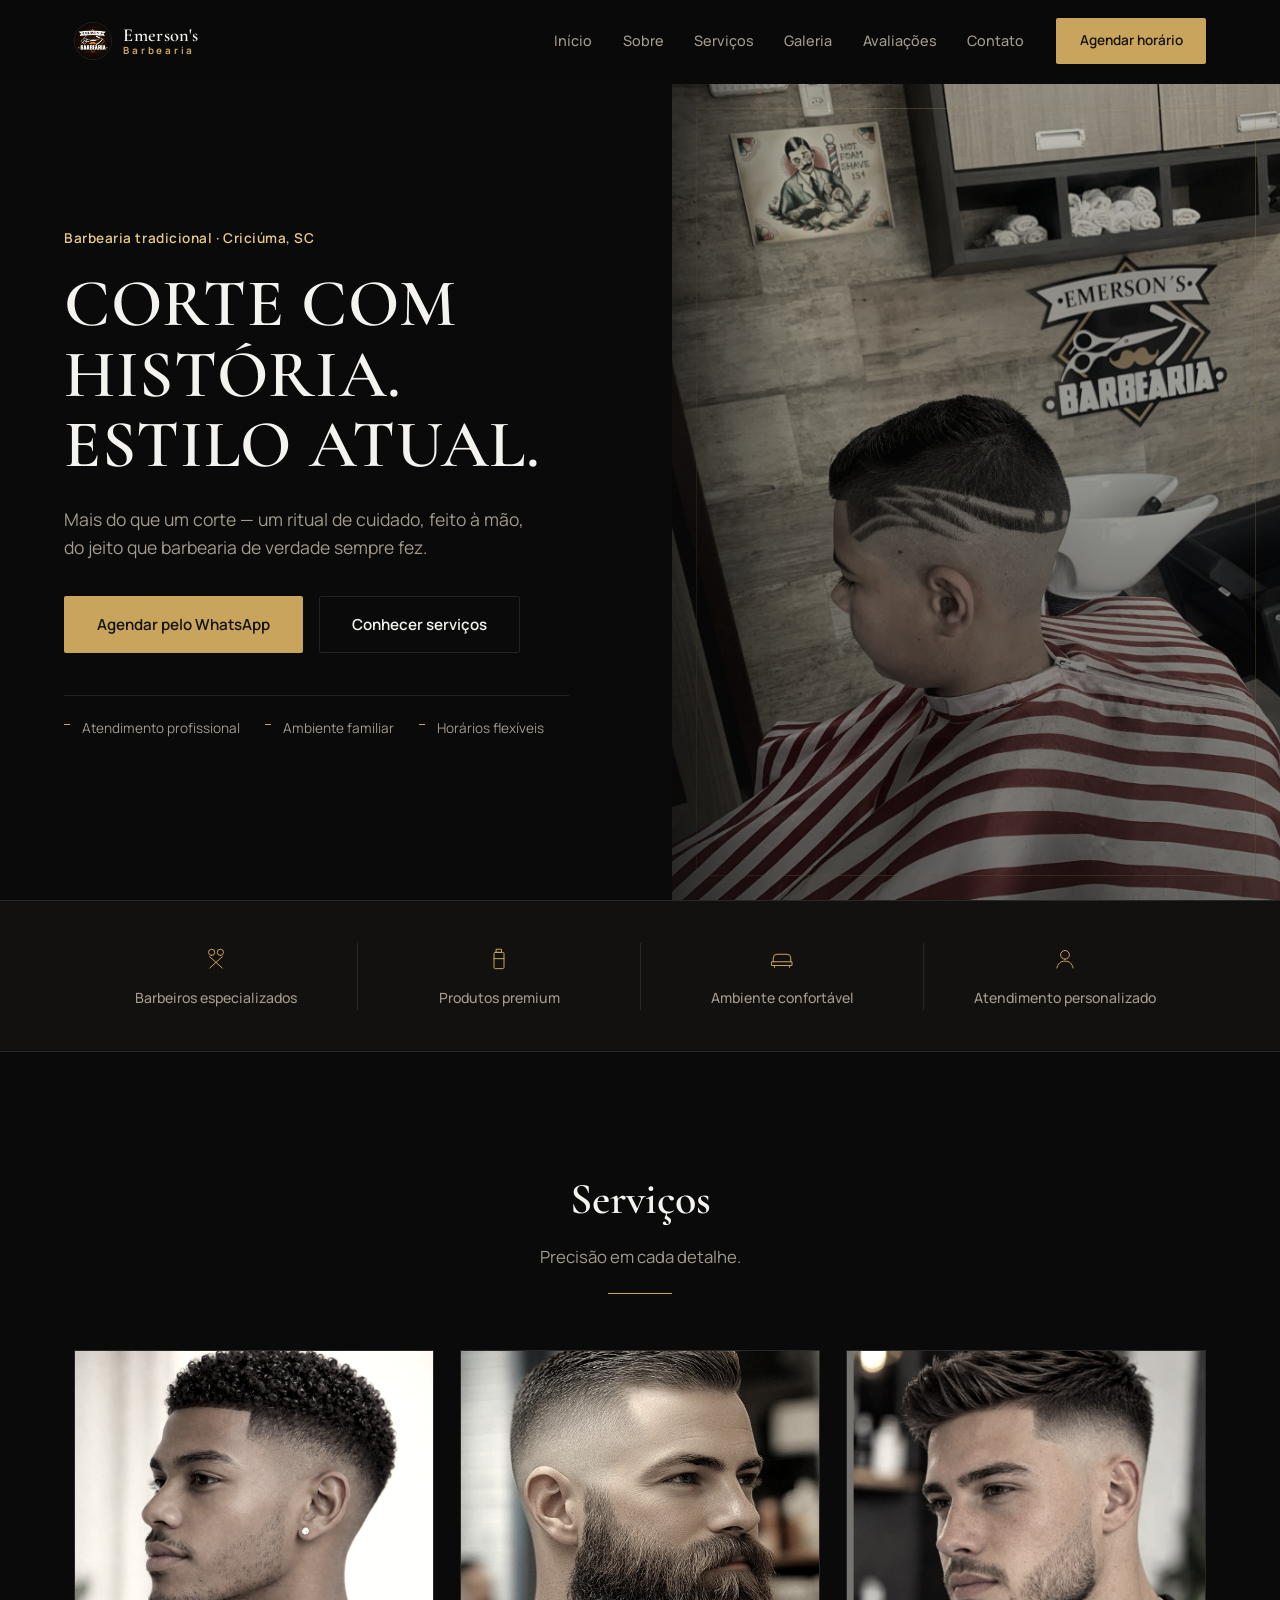
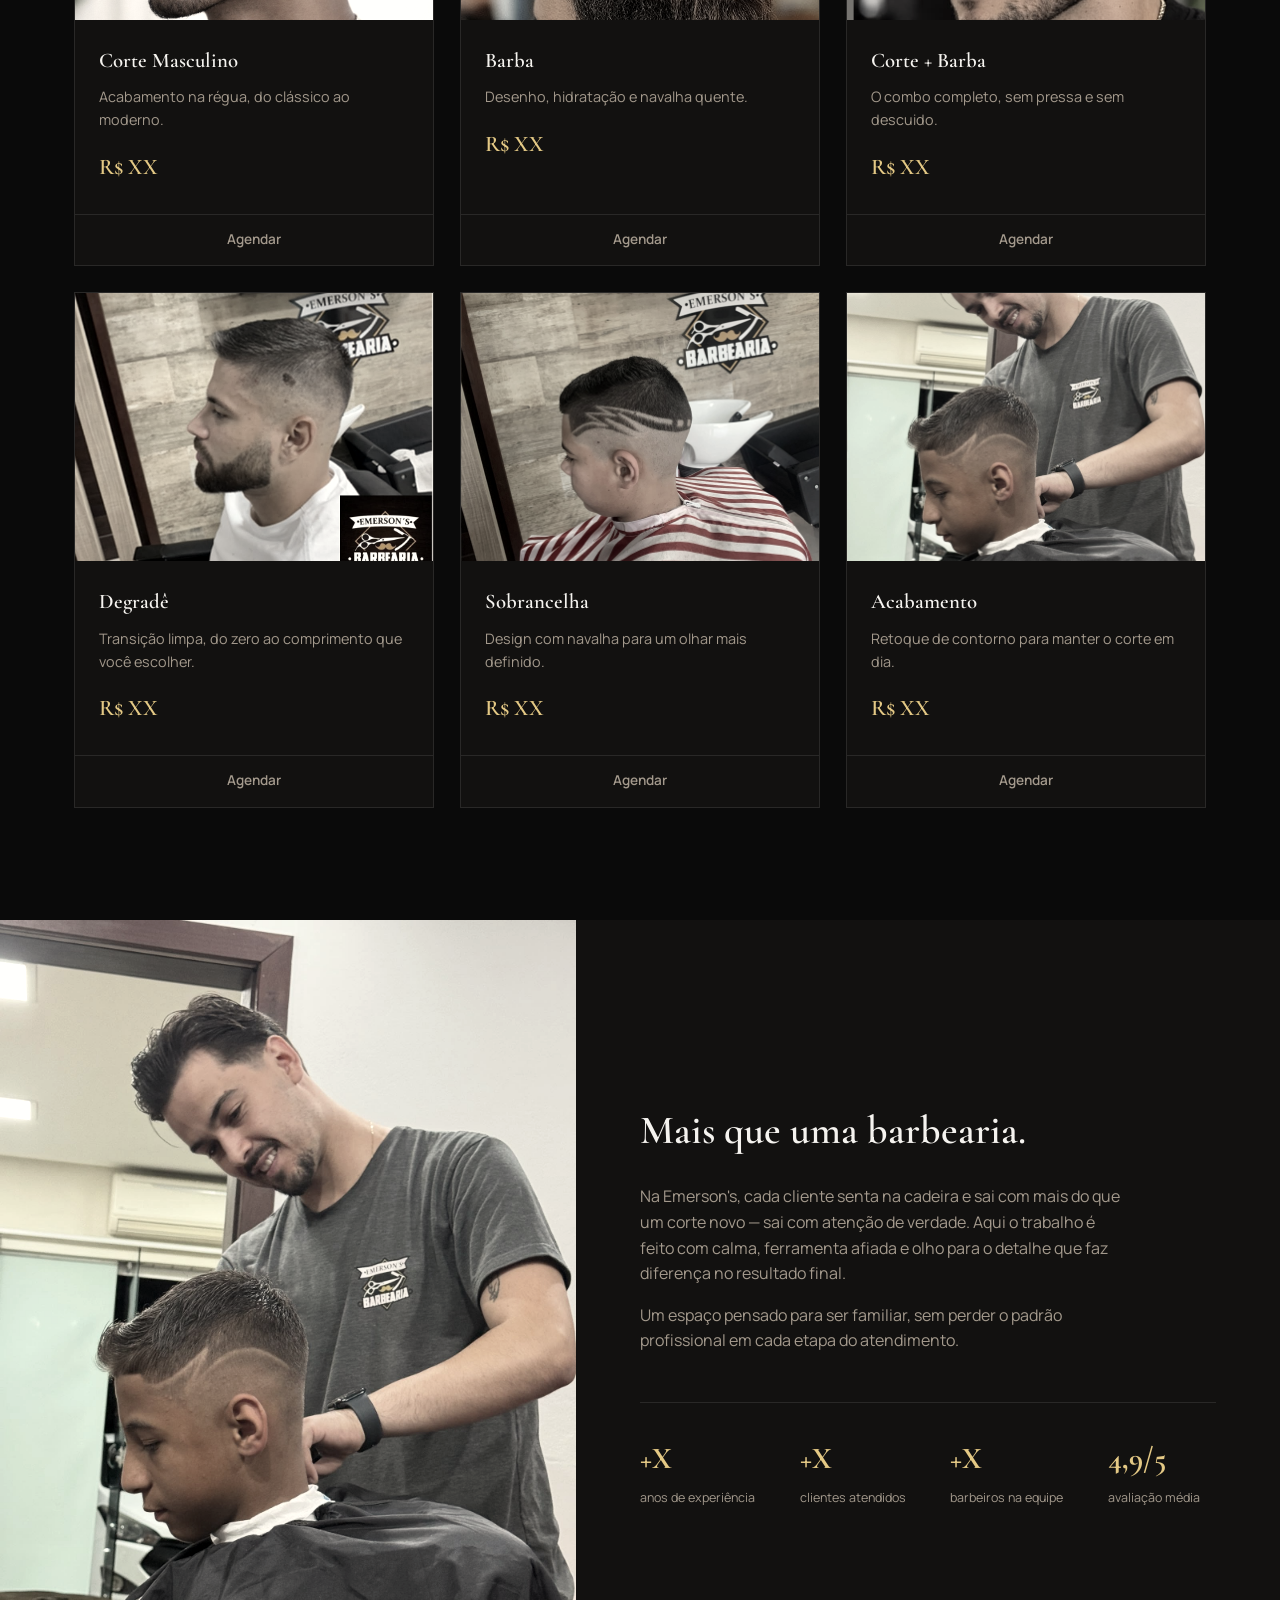
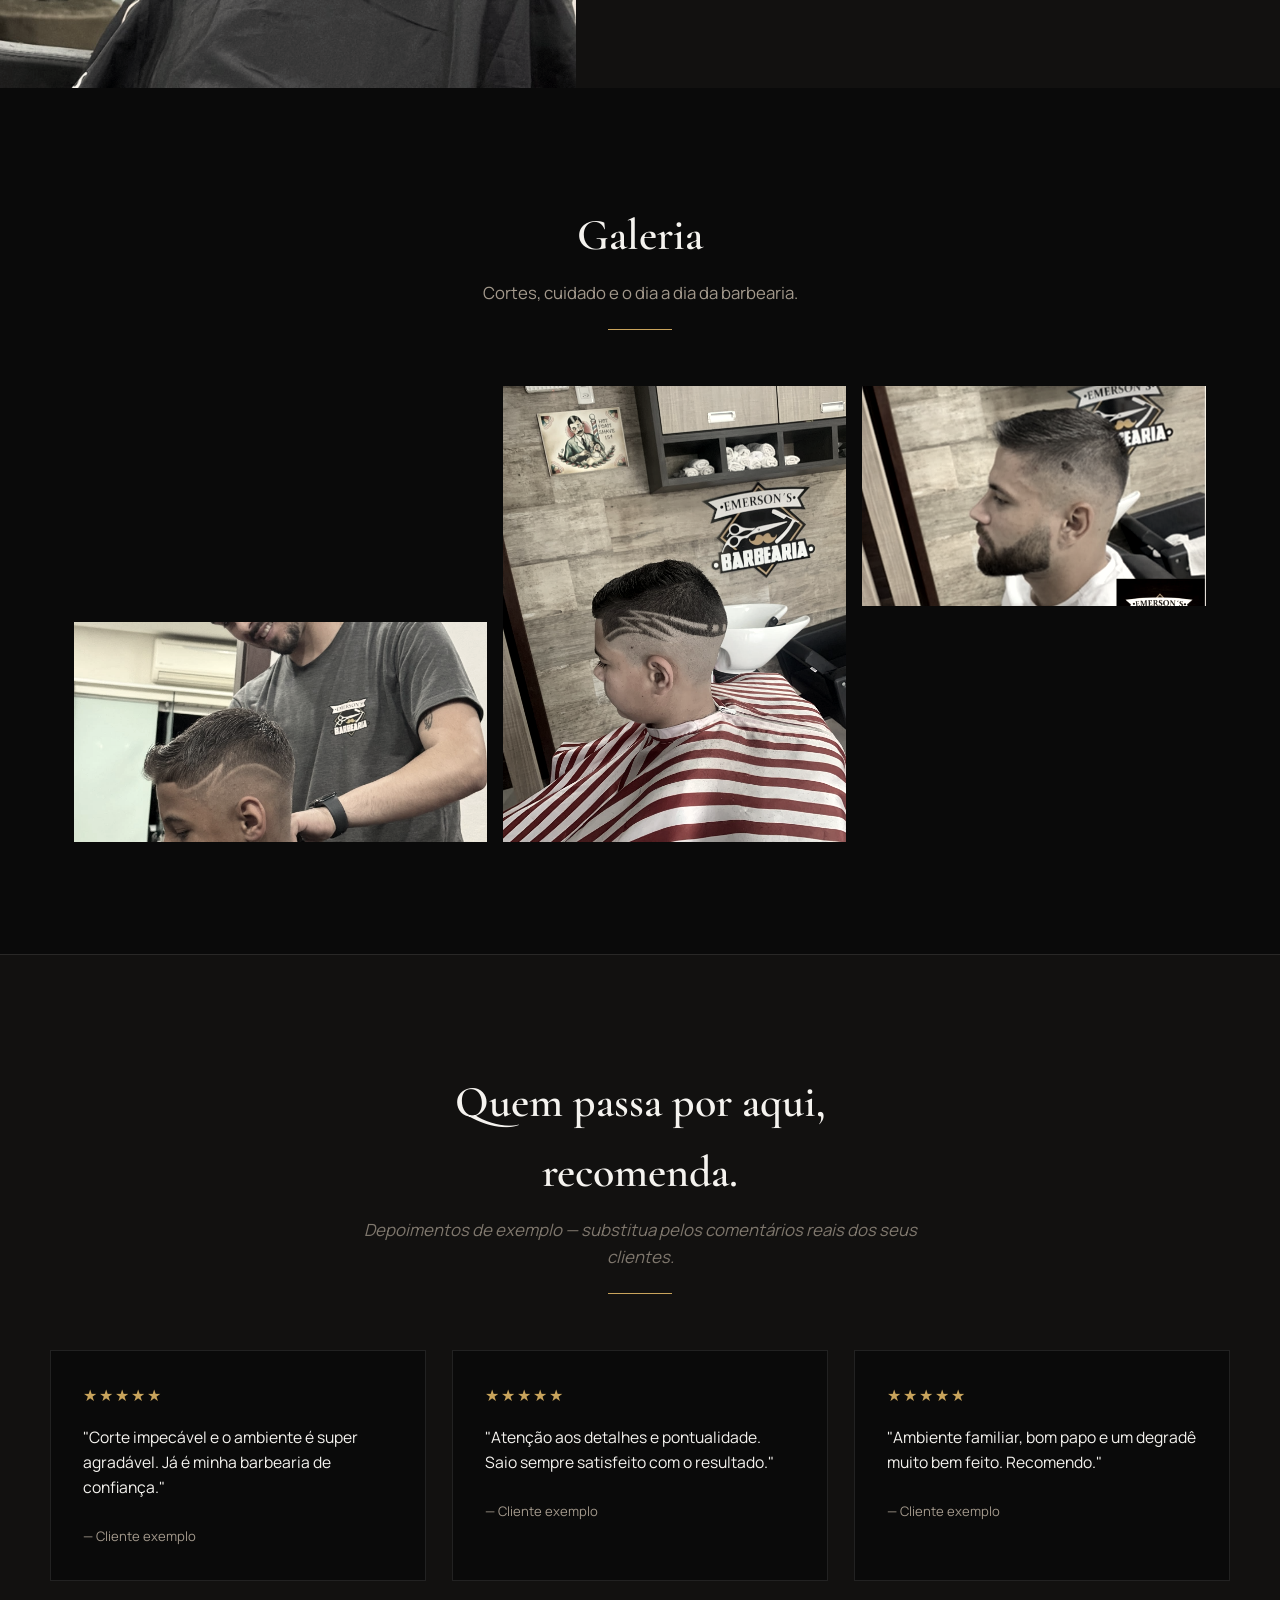
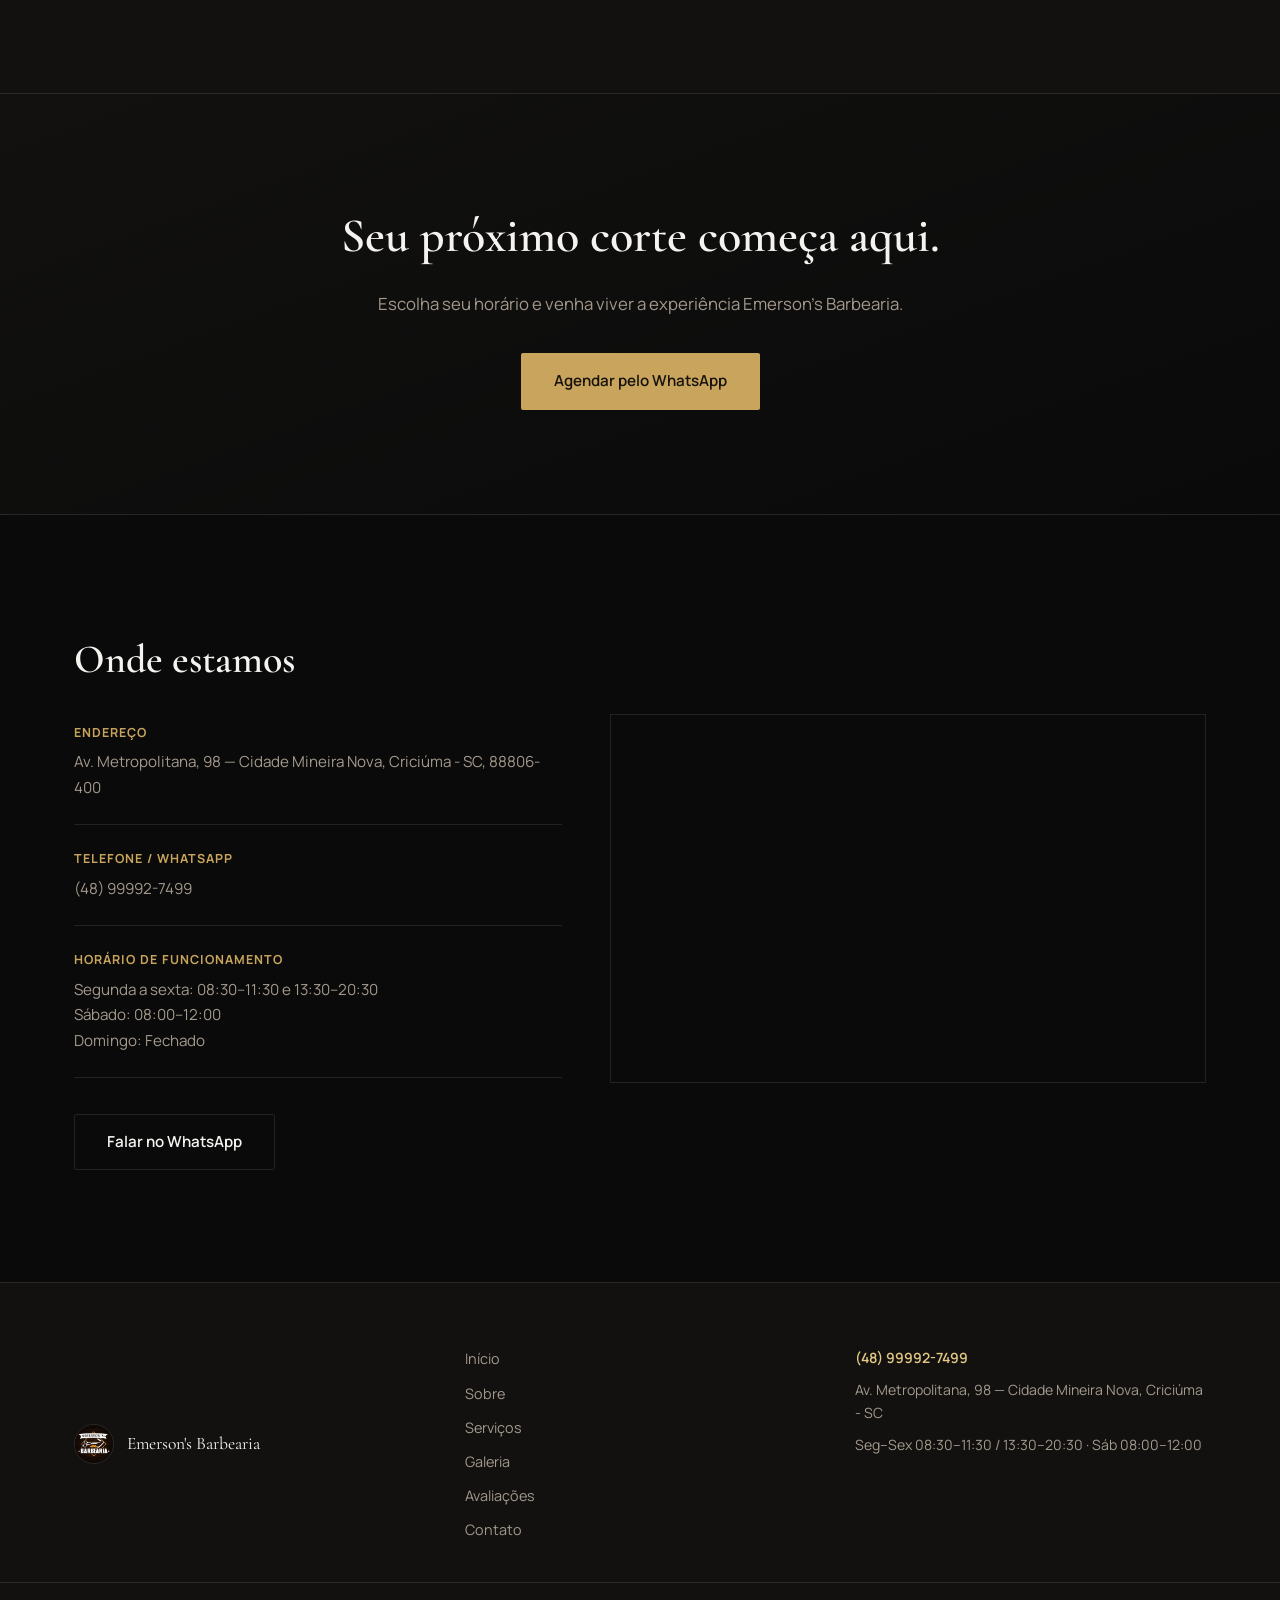
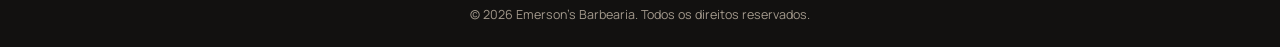
==== emersons-barbearia/index.html @ 70dbff83 "enviando arquivos" ====
<!DOCTYPE html>
<html lang="pt-BR">
<head>
<meta charset="UTF-8">
<meta name="viewport" content="width=device-width, initial-scale=1.0">
<title>Emerson's Barbearia — Criciúma, SC</title>
<meta name="description" content="Emerson's Barbearia em Criciúma, SC. Cortes, barba e degradê com precisão e tradição. Agende pelo WhatsApp.">

<link rel="preconnect" href="https://fonts.googleapis.com">
<link rel="preconnect" href="https://fonts.gstatic.com" crossorigin>
<link href="https://fonts.googleapis.com/css2?family=Cormorant+Garamond:ital,wght@0,500;0,600;0,700;1,500&family=Manrope:wght@400;500;600;700&display=swap" rel="stylesheet">

<link rel="stylesheet" href="style.css">
</head>
<body>

<!-- ============ HEADER ============ -->
<header class="site-header" id="siteHeader">
  <div class="header-inner">
    <a href="#top" class="brand">
      <img src="images/logo.jpg" alt="Emerson's Barbearia" class="brand-mark">
      <span class="brand-name">Emerson's<em>Barbearia</em></span>
    </a>

    <nav class="main-nav" id="mainNav">
      <a href="#inicio" class="nav-link">Início</a>
      <a href="#sobre" class="nav-link">Sobre</a>
      <a href="#servicos" class="nav-link">Serviços</a>
      <a href="#galeria" class="nav-link">Galeria</a>
      <a href="#avaliacoes" class="nav-link">Avaliações</a>
      <a href="#contato" class="nav-link">Contato</a>
    </nav>

    <a href="#contato" class="btn btn-gold header-cta">Agendar horário</a>

    <button class="menu-toggle" id="menuToggle" aria-label="Abrir menu" aria-expanded="false">
      <span></span><span></span><span></span>
    </button>
  </div>
</header>

<!-- ============ HERO ============ -->
<section class="hero" id="inicio">
  <div class="hero-text" data-reveal>
    <p class="hero-kicker">Barbearia tradicional · Criciúma, SC</p>
    <h1 class="hero-title">Corte com história.<br>Estilo atual.</h1>
    <p class="hero-sub">Mais do que um corte — um ritual de cuidado, feito à mão, do jeito que barbearia de verdade sempre fez.</p>

    <div class="hero-actions">
      <a href="#contato" class="btn btn-gold">Agendar pelo WhatsApp</a>
      <a href="#servicos" class="btn btn-outline">Conhecer serviços</a>
    </div>

    <ul class="trust-list">
      <li>Atendimento profissional</li>
      <li>Ambiente familiar</li>
      <li>Horários flexíveis</li>
    </ul>
  </div>

  <div class="hero-media" data-reveal>
    <img src="images/hero-cliente.jpg" alt="Cliente atendido na Emerson's Barbearia" class="hero-photo">
    <div class="hero-frame"></div>
  </div>
</section>

<!-- ============ BENEFÍCIOS ============ -->
<section class="benefits">
  <div class="benefits-inner">
    <div class="benefit-item">
      <svg viewBox="0 0 48 48" class="benefit-icon" aria-hidden="true"><path d="M17 20a5 5 0 1 1 0-10 5 5 0 0 1 0 10Zm14 0a5 5 0 1 1 0-10 5 5 0 0 1 0 10Z"/><path d="M14 22 34 40M34 22 14 40"/></svg>
      <p>Barbeiros especializados</p>
    </div>
    <div class="benefit-item">
      <svg viewBox="0 0 48 48" class="benefit-icon" aria-hidden="true"><path d="M20 10h8v5h-8z"/><rect x="16" y="15" width="16" height="26" rx="2"/><path d="M16 25h16"/></svg>
      <p>Produtos premium</p>
    </div>
    <div class="benefit-item">
      <svg viewBox="0 0 48 48" class="benefit-icon" aria-hidden="true"><path d="M10 30v-6a6 6 0 0 1 6-6h16a6 6 0 0 1 6 6v6"/><path d="M8 30h32v6H8z"/><path d="M12 36v3M36 36v3"/></svg>
      <p>Ambiente confortável</p>
    </div>
    <div class="benefit-item">
      <svg viewBox="0 0 48 48" class="benefit-icon" aria-hidden="true"><path d="M24 26a7 7 0 1 0 0-14 7 7 0 0 0 0 14Z"/><path d="M11 40c1.5-7 6-11 13-11s11.5 4 13 11"/></svg>
      <p>Atendimento personalizado</p>
    </div>
  </div>
</section>

<!-- ============ SERVIÇOS ============ -->
<section class="services" id="servicos">
  <div class="section-head">
    <h2>Serviços</h2>
    <p>Precisão em cada detalhe.</p>
  </div>

  <div class="services-grid">
    <article class="service-card">
      <div class="service-photo service-photo--1"></div>
      <div class="service-body">
        <h3>Corte Masculino</h3>
        <p>Acabamento na régua, do clássico ao moderno.</p>
        <!-- PREÇO: edite o valor abaixo -->
        <span class="service-price">R$ XX</span>
      </div>
      <a href="#contato" class="service-btn">Agendar</a>
    </article>

    <article class="service-card">
      <div class="service-photo service-photo--2"></div>
      <div class="service-body">
        <h3>Barba</h3>
        <p>Desenho, hidratação e navalha quente.</p>
        <!-- PREÇO: edite o valor abaixo -->
        <span class="service-price">R$ XX</span>
      </div>
      <a href="#contato" class="service-btn">Agendar</a>
    </article>

    <article class="service-card">
      <div class="service-photo service-photo--3"></div>
      <div class="service-body">
        <h3>Corte + Barba</h3>
        <p>O combo completo, sem pressa e sem descuido.</p>
        <!-- PREÇO: edite o valor abaixo -->
        <span class="service-price">R$ XX</span>
      </div>
      <a href="#contato" class="service-btn">Agendar</a>
    </article>

    <article class="service-card">
      <div class="service-photo service-photo--4"></div>
      <div class="service-body">
        <h3>Degradê</h3>
        <p>Transição limpa, do zero ao comprimento que você escolher.</p>
        <!-- PREÇO: edite o valor abaixo -->
        <span class="service-price">R$ XX</span>
      </div>
      <a href="#contato" class="service-btn">Agendar</a>
    </article>

    <article class="service-card">
      <div class="service-photo service-photo--5"></div>
      <div class="service-body">
        <h3>Sobrancelha</h3>
        <p>Design com navalha para um olhar mais definido.</p>
        <!-- PREÇO: edite o valor abaixo -->
        <span class="service-price">R$ XX</span>
      </div>
      <a href="#contato" class="service-btn">Agendar</a>
    </article>

    <article class="service-card">
      <div class="service-photo service-photo--6"></div>
      <div class="service-body">
        <h3>Acabamento</h3>
        <p>Retoque de contorno para manter o corte em dia.</p>
        <!-- PREÇO: edite o valor abaixo -->
        <span class="service-price">R$ XX</span>
      </div>
      <a href="#contato" class="service-btn">Agendar</a>
    </article>
  </div>
</section>

<!-- ============ SOBRE ============ -->
<section class="about" id="sobre">
  <div class="about-media">
    <img src="images/barbeiro-atendendo.jpg" alt="Barbeiro atendendo cliente na Emerson's Barbearia" class="about-photo">
  </div>

  <div class="about-content">
    <h2>Mais que uma barbearia.</h2>
    <p>Na Emerson's, cada cliente senta na cadeira e sai com mais do que um corte novo — sai com atenção de verdade. Aqui o trabalho é feito com calma, ferramenta afiada e olho para o detalhe que faz diferença no resultado final.</p>
    <p>Um espaço pensado para ser familiar, sem perder o padrão profissional em cada etapa do atendimento.</p>

    <div class="about-stats">
      <div class="stat"><strong>+X</strong><span>anos de experiência</span></div>
      <div class="stat"><strong>+X</strong><span>clientes atendidos</span></div>
      <div class="stat"><strong>+X</strong><span>barbeiros na equipe</span></div>
      <div class="stat"><strong>4,9/5</strong><span>avaliação média</span></div>
    </div>
  </div>
</section>

<!-- ============ GALERIA ============ -->
<section class="gallery" id="galeria">
  <div class="section-head">
    <h2>Galeria</h2>
    <p>Cortes, cuidado e o dia a dia da barbearia.</p>
  </div>

  <div class="gallery-grid">
    <figure class="gallery-item gallery-item--tall">
      <img src="images/hero-cliente.jpg" alt="Corte finalizado na Emerson's Barbearia">
      <figcaption>
        <span>Ver detalhe</span>
      </figcaption>
    </figure>

    <figure class="gallery-item">
      <img src="images/corte-degrade-desenho.jpg" alt="Degradê com desenho na Emerson's Barbearia">
      <figcaption>
        <span>Ver detalhe</span>
      </figcaption>
    </figure>

    <figure class="gallery-item">
      <img src="images/barbeiro-atendendo.jpg" alt="Atendimento na Emerson's Barbearia">
      <figcaption>
        <span>Ver detalhe</span>
      </figcaption>
    </figure>
  </div>
</section>

<!-- ============ AVALIAÇÕES ============ -->
<section class="reviews" id="avaliacoes">
  <div class="section-head">
    <h2>Quem passa por aqui, recomenda.</h2>
    <p class="reviews-note">Depoimentos de exemplo — substitua pelos comentários reais dos seus clientes.</p>
  </div>

  <div class="reviews-grid">
    <article class="review-card">
      <div class="stars">★★★★★</div>
      <p>"Corte impecável e o ambiente é super agradável. Já é minha barbearia de confiança."</p>
      <span class="review-author">— Cliente exemplo</span>
    </article>
    <article class="review-card">
      <div class="stars">★★★★★</div>
      <p>"Atenção aos detalhes e pontualidade. Saio sempre satisfeito com o resultado."</p>
      <span class="review-author">— Cliente exemplo</span>
    </article>
    <article class="review-card">
      <div class="stars">★★★★★</div>
      <p>"Ambiente familiar, bom papo e um degradê muito bem feito. Recomendo."</p>
      <span class="review-author">— Cliente exemplo</span>
    </article>
  </div>
</section>

<!-- ============ CTA ============ -->
<section class="cta">
  <div class="cta-inner">
    <h2>Seu próximo corte começa aqui.</h2>
    <p>Escolha seu horário e venha viver a experiência Emerson's Barbearia.</p>
    <a href="https://wa.me/5548999927499?text=Ol%C3%A1!%20Quero%20agendar%20um%20hor%C3%A1rio%20na%20Emerson's%20Barbearia." class="btn btn-gold" target="_blank" rel="noopener">Agendar pelo WhatsApp</a>
  </div>
</section>

<!-- ============ LOCALIZAÇÃO / CONTATO ============ -->
<section class="location" id="contato">
  <div class="location-info">
    <h2>Onde estamos</h2>

    <ul class="info-list">
      <li>
        <strong>Endereço</strong>
        <span>Av. Metropolitana, 98 — Cidade Mineira Nova, Criciúma - SC, 88806-400</span>
      </li>
      <li>
        <strong>Telefone / WhatsApp</strong>
        <span><a href="https://wa.me/5548999927499" target="_blank" rel="noopener">(48) 99992-7499</a></span>
      </li>
      <li>
        <strong>Horário de funcionamento</strong>
        <span>
          Segunda a sexta: 08:30–11:30 e 13:30–20:30<br>
          Sábado: 08:00–12:00<br>
          Domingo: Fechado
        </span>
      </li>
    </ul>

    <a href="https://wa.me/5548999927499" class="btn btn-outline" target="_blank" rel="noopener">Falar no WhatsApp</a>
  </div>

  <div class="location-map">
    <iframe
      src="https://www.google.com/maps?q=Av.+Metropolitana,+98,+Cidade+Mineira+Nova,+Crici%C3%BAma+-+SC,+88806-400&output=embed"
      loading="lazy"
      referrerpolicy="no-referrer-when-downgrade"
      title="Localização da Emerson's Barbearia">
    </iframe>
  </div>
</section>

<!-- ============ FOOTER ============ -->
<footer class="site-footer">
  <div class="footer-inner">
    <div class="footer-brand">
      <img src="images/logo.jpg" alt="Emerson's Barbearia" class="footer-mark">
      <p>Emerson's Barbearia</p>
    </div>

    <nav class="footer-nav">
      <a href="#inicio">Início</a>
      <a href="#sobre">Sobre</a>
      <a href="#servicos">Serviços</a>
      <a href="#galeria">Galeria</a>
      <a href="#avaliacoes">Avaliações</a>
      <a href="#contato">Contato</a>
    </nav>

    <div class="footer-contact">
      <a href="https://wa.me/5548999927499" target="_blank" rel="noopener">(48) 99992-7499</a>
      <p>Av. Metropolitana, 98 — Cidade Mineira Nova, Criciúma - SC</p>
      <p>Seg–Sex 08:30–11:30 / 13:30–20:30 · Sáb 08:00–12:00</p>
    </div>
  </div>

  <div class="footer-bottom">
    <p>© <span id="year"></span> Emerson's Barbearia. Todos os direitos reservados.</p>
  </div>
</footer>

<script src="script.js"></script>
</body>
</html>
---- emersons-barbearia/style.css ----
/* ============================================
   EMERSON'S BARBEARIA — DESIGN TOKENS
   ============================================ */
:root {
  --bg: #0a0a0a;
  --bg-secondary: #121110;
  --gold: #c9a45c;
  --gold-light: #e4c985;
  --white: #f5f3ef;
  --muted: #a3998c;
  --border: rgba(245, 243, 239, 0.1);

  --font-display: 'Cormorant Garamond', Georgia, serif;
  --font-body: 'Manrope', -apple-system, BlinkMacSystemFont, sans-serif;

  --container: 1180px;
  --radius: 2px;
}

* { box-sizing: border-box; }

html {
  scroll-behavior: smooth;
  scroll-padding-top: 84px;
}

@media (prefers-reduced-motion: reduce) {
  html { scroll-behavior: auto; }
  * { animation-duration: 0.01ms !important; transition-duration: 0.01ms !important; }
}

body {
  margin: 0;
  background: var(--bg);
  color: var(--white);
  font-family: var(--font-body);
  font-size: 16px;
  line-height: 1.6;
  -webkit-font-smoothing: antialiased;
}

img { max-width: 100%; display: block; }

a { color: inherit; text-decoration: none; }

h1, h2, h3 {
  font-family: var(--font-display);
  font-weight: 600;
  margin: 0;
  color: var(--white);
}

p { margin: 0; }

:focus-visible {
  outline: 2px solid var(--gold-light);
  outline-offset: 3px;
}

.section-head {
  text-align: center;
  max-width: 560px;
  margin: 0 auto 3.5rem;
}
.section-head h2 {
  font-size: clamp(2rem, 4vw, 2.75rem);
  margin-bottom: 0.6rem;
}
.section-head p {
  color: var(--muted);
  font-size: 1.05rem;
}

/* Recurring razor-line divider motif */
.section-head::after {
  content: "";
  display: block;
  width: 64px;
  height: 1px;
  background: var(--gold);
  margin: 1.4rem auto 0;
}

/* ============================================
   BUTTONS
   ============================================ */
.btn {
  display: inline-flex;
  align-items: center;
  justify-content: center;
  padding: 0.95rem 2rem;
  font-family: var(--font-body);
  font-weight: 600;
  font-size: 0.95rem;
  border-radius: var(--radius);
  border: 1px solid transparent;
  cursor: pointer;
  transition: transform 0.25s ease, background 0.25s ease, border-color 0.25s ease, color 0.25s ease;
  white-space: nowrap;
}
.btn-gold {
  background: var(--gold);
  color: #16130d;
}
.btn-gold:hover {
  background: var(--gold-light);
  transform: translateY(-2px);
}
.btn-outline {
  background: transparent;
  border-color: var(--border);
  color: var(--white);
}
.btn-outline:hover {
  border-color: var(--gold);
  color: var(--gold-light);
  transform: translateY(-2px);
}

/* ============================================
   HEADER
   ============================================ */
.site-header {
  position: fixed;
  top: 0; left: 0; right: 0;
  z-index: 100;
  background: rgba(10, 10, 10, 0.65);
  backdrop-filter: blur(10px);
  -webkit-backdrop-filter: blur(10px);
  border-bottom: 1px solid transparent;
  transition: background 0.4s ease, border-color 0.4s ease, padding 0.4s ease;
  padding-top: env(safe-area-inset-top, 0px);
}
.site-header.scrolled {
  background: rgba(10, 10, 10, 0.92);
  border-bottom-color: var(--border);
}
.header-inner {
  max-width: var(--container);
  margin: 0 auto;
  padding: 1.1rem 1.5rem;
  display: flex;
  align-items: center;
  gap: 2rem;
}
.brand {
  display: flex;
  align-items: center;
  gap: 0.7rem;
  margin-right: auto;
}
.brand-mark {
  width: 38px;
  height: 38px;
  border-radius: 50%;
  object-fit: cover;
  border: 1px solid var(--border);
}
.brand-name {
  font-family: var(--font-display);
  font-size: 1.15rem;
  font-weight: 600;
  line-height: 1.1;
  letter-spacing: 0.02em;
}
.brand-name em {
  display: block;
  font-style: normal;
  font-size: 0.62rem;
  letter-spacing: 0.28em;
  color: var(--gold);
  font-family: var(--font-body);
  font-weight: 700;
}
.main-nav {
  display: flex;
  gap: 1.9rem;
}
.nav-link {
  position: relative;
  font-size: 0.9rem;
  font-weight: 500;
  color: var(--muted);
  padding: 0.3rem 0;
  transition: color 0.25s ease;
}
.nav-link::after {
  content: "";
  position: absolute;
  left: 0; bottom: -2px;
  width: 0;
  height: 1px;
  background: var(--gold);
  transition: width 0.3s ease;
}
.nav-link:hover {
  color: var(--white);
}
.nav-link:hover::after {
  width: 100%;
}
.header-cta {
  padding: 0.7rem 1.4rem;
  font-size: 0.85rem;
}
.menu-toggle {
  display: none;
  flex-direction: column;
  gap: 5px;
  background: none;
  border: none;
  cursor: pointer;
  padding: 0.4rem;
}
.menu-toggle span {
  width: 22px;
  height: 1.5px;
  background: var(--white);
  transition: transform 0.3s ease, opacity 0.3s ease;
}
.menu-toggle.open span:nth-child(1) { transform: translateY(6.5px) rotate(45deg); }
.menu-toggle.open span:nth-child(2) { opacity: 0; }
.menu-toggle.open span:nth-child(3) { transform: translateY(-6.5px) rotate(-45deg); }

/* ============================================
   HERO
   ============================================ */
.hero {
  position: relative;
  display: grid;
  grid-template-columns: 1.05fr 0.95fr;
  align-items: stretch;
  min-height: 100vh;
  padding-top: 84px;
  overflow: hidden;
}
.hero::before {
  content: "";
  position: absolute;
  inset: 0;
  background:
    linear-gradient(90deg, var(--bg) 0%, var(--bg) 46%, transparent 62%),
    linear-gradient(180deg, rgba(10,10,10,0.2), rgba(10,10,10,0.55));
  pointer-events: none;
  z-index: 1;
}
.hero-text {
  position: relative;
  z-index: 2;
  display: flex;
  flex-direction: column;
  justify-content: center;
  padding: 3rem 4vw 4rem 5vw;
  max-width: 620px;
}
.hero-kicker {
  color: var(--gold-light);
  font-size: 0.85rem;
  font-weight: 600;
  letter-spacing: 0.04em;
  margin-bottom: 1.2rem;
}
.hero-title {
  font-size: clamp(2.6rem, 5.5vw, 4.2rem);
  line-height: 1.05;
  letter-spacing: 0.01em;
  text-transform: uppercase;
}
.hero-sub {
  margin-top: 1.5rem;
  font-size: 1.1rem;
  color: var(--muted);
  max-width: 460px;
}
.hero-actions {
  display: flex;
  flex-wrap: wrap;
  gap: 1rem;
  margin-top: 2.2rem;
}
.trust-list {
  list-style: none;
  margin: 2.6rem 0 0;
  padding: 1.4rem 0 0;
  border-top: 1px solid var(--border);
  display: flex;
  flex-wrap: wrap;
  gap: 1.6rem;
  font-size: 0.85rem;
  color: var(--muted);
}
.trust-list li {
  position: relative;
  padding-left: 1.1rem;
}
.trust-list li::before {
  content: "";
  position: absolute;
  left: 0; top: 0.45em;
  width: 6px; height: 1px;
  background: var(--gold);
}
.hero-media {
  position: relative;
}
.hero-photo {
  width: 100%;
  height: 100%;
  object-fit: cover;
  object-position: center 20%;
  filter: grayscale(0.55) contrast(1.12) brightness(0.92) sepia(0.18);
}
.hero-frame {
  position: absolute;
  inset: 24px;
  border: 1px solid rgba(201, 164, 92, 0.35);
  pointer-events: none;
}

/* ============================================
   BENEFITS BAR
   ============================================ */
.benefits {
  background: var(--bg-secondary);
  border-top: 1px solid var(--border);
  border-bottom: 1px solid var(--border);
}
.benefits-inner {
  max-width: var(--container);
  margin: 0 auto;
  padding: 2.6rem 1.5rem;
  display: grid;
  grid-template-columns: repeat(4, 1fr);
}
.benefit-item {
  display: flex;
  flex-direction: column;
  align-items: center;
  text-align: center;
  gap: 0.9rem;
  padding: 0 1rem;
  border-left: 1px solid var(--border);
}
.benefit-item:first-child { border-left: none; }
.benefit-icon {
  width: 30px;
  height: 30px;
  fill: none;
  stroke: var(--gold);
  stroke-width: 1.6;
  stroke-linecap: round;
  stroke-linejoin: round;
}
.benefit-item p {
  font-size: 0.88rem;
  color: var(--muted);
  font-weight: 500;
}

/* ============================================
   SERVICES
   ============================================ */
.services {
  max-width: var(--container);
  margin: 0 auto;
  padding: 7rem 1.5rem;
}
.services-grid {
  display: grid;
  grid-template-columns: repeat(3, 1fr);
  gap: 1.6rem;
}
.service-card {
  background: var(--bg-secondary);
  border: 1px solid var(--border);
  display: flex;
  flex-direction: column;
  transition: border-color 0.3s ease, transform 0.3s ease;
}
.service-card:hover {
  border-color: rgba(201, 164, 92, 0.5);
  transform: translateY(-4px);
}
.service-photo {
  aspect-ratio: 4 / 3;
  background-size: cover;
  background-position: center;
  filter: grayscale(0.6) contrast(1.05) sepia(0.12);
}
.service-photo--1 { background-image: url(./images/cliente2.jpg); background-position: center 15%; }
.service-photo--2 { background-image: url(./images/barba.jpg); background-position: center 30%; }
.service-photo--3 { background-image: url(./images/cliente1.png); }
.service-photo--4 { background-image: url(images/corte-degrade-desenho.jpg); background-position: center 70%; }
.service-photo--5 { background-image: url(images/hero-cliente.jpg); background-position: center 60%; }
.service-photo--6 { background-image: url(images/barbeiro-atendendo.jpg); background-position: center 60%; }

.service-body {
  padding: 1.5rem 1.5rem 0.5rem;
  flex: 1;
}
.service-body h3 {
  font-size: 1.3rem;
  margin-bottom: 0.5rem;
}
.service-body p {
  color: var(--muted);
  font-size: 0.9rem;
  margin-bottom: 1.1rem;
}
.service-price {
  display: inline-block;
  font-family: var(--font-display);
  font-size: 1.4rem;
  color: var(--gold-light);
  font-weight: 600;
}
.service-btn {
  display: block;
  text-align: center;
  padding: 0.9rem;
  margin-top: 1.3rem;
  border-top: 1px solid var(--border);
  font-size: 0.85rem;
  font-weight: 600;
  color: var(--muted);
  transition: background 0.25s ease, color 0.25s ease;
}
.service-btn:hover {
  background: var(--gold);
  color: #16130d;
}

/* ============================================
   ABOUT
   ============================================ */
.about {
  display: grid;
  grid-template-columns: 0.9fr 1.1fr;
  align-items: stretch;
  background: var(--bg-secondary);
}
.about-media {
  overflow: hidden;
}
.about-photo {
  width: 100%;
  height: 100%;
  min-height: 420px;
  object-fit: cover;
  filter: grayscale(0.5) contrast(1.08) sepia(0.12);
}
.about-content {
  padding: 5rem 5vw;
  display: flex;
  flex-direction: column;
  justify-content: center;
}
.about-content h2 {
  font-size: clamp(1.9rem, 3.5vw, 2.5rem);
  margin-bottom: 1.4rem;
}
.about-content p {
  color: var(--muted);
  margin-bottom: 1rem;
  max-width: 480px;
}
.about-stats {
  display: grid;
  grid-template-columns: repeat(4, auto);
  gap: 1.8rem;
  margin-top: 2rem;
  padding-top: 2rem;
  border-top: 1px solid var(--border);
}
.stat strong {
  display: block;
  font-family: var(--font-display);
  font-size: 1.9rem;
  color: var(--gold-light);
}
.stat span {
  font-size: 0.78rem;
  color: var(--muted);
}

/* ============================================
   GALLERY
   ============================================ */
.gallery {
  max-width: var(--container);
  margin: 0 auto;
  padding: 7rem 1.5rem;
}
.gallery-grid {
  display: grid;
  grid-template-columns: 1.2fr 1fr 1fr;
  grid-template-rows: repeat(2, 220px);
  gap: 1rem;
}
.gallery-item {
  position: relative;
  margin: 0;
  overflow: hidden;
  grid-row: span 2;
}
.gallery-item--tall { grid-row: span 2; }
.gallery-grid .gallery-item:nth-child(2),
.gallery-grid .gallery-item:nth-child(3) {
  grid-row: span 1;
}
.gallery-grid .gallery-item:nth-child(3) {
  grid-row: 2 / 3;
}
.gallery-item img {
  width: 100%;
  height: 100%;
  object-fit: cover;
  filter: grayscale(0.55) contrast(1.1) sepia(0.14);
  transition: transform 0.6s ease, filter 0.6s ease;
}
.gallery-item figcaption {
  position: absolute;
  inset: 0;
  background: linear-gradient(180deg, transparent 50%, rgba(10,10,10,0.85));
  display: flex;
  align-items: flex-end;
  justify-content: flex-start;
  padding: 1.2rem;
  opacity: 0;
  transition: opacity 0.4s ease;
}
.gallery-item figcaption span {
  font-size: 0.8rem;
  font-weight: 600;
  color: var(--gold-light);
  letter-spacing: 0.03em;
  border-bottom: 1px solid var(--gold);
  padding-bottom: 2px;
}
.gallery-item:hover img {
  transform: scale(1.06);
  filter: grayscale(0.25) contrast(1.1) sepia(0.08);
}
.gallery-item:hover figcaption { opacity: 1; }

/* ============================================
   REVIEWS
   ============================================ */
.reviews {
  background: var(--bg-secondary);
  padding: 7rem 1.5rem;
  border-top: 1px solid var(--border);
  border-bottom: 1px solid var(--border);
}
.reviews-note {
  font-size: 0.8rem;
  font-style: italic;
  color: var(--muted);
  opacity: 0.75;
}
.reviews-grid {
  max-width: var(--container);
  margin: 0 auto;
  display: grid;
  grid-template-columns: repeat(3, 1fr);
  gap: 1.6rem;
}
.review-card {
  background: var(--bg);
  border: 1px solid var(--border);
  padding: 2rem;
}
.stars {
  color: var(--gold);
  letter-spacing: 2px;
  margin-bottom: 1rem;
}
.review-card p {
  color: var(--white);
  font-size: 0.98rem;
  margin-bottom: 1.4rem;
  line-height: 1.6;
}
.review-author {
  font-size: 0.82rem;
  color: var(--muted);
}

/* ============================================
   CTA
   ============================================ */
.cta {
  position: relative;
  padding: 6.5rem 1.5rem;
  text-align: center;
  background: linear-gradient(160deg, var(--bg-secondary), var(--bg));
  border-bottom: 1px solid var(--border);
}
.cta-inner { max-width: 620px; margin: 0 auto; }
.cta h2 {
  font-size: clamp(2rem, 4.5vw, 3rem);
  margin-bottom: 1rem;
}
.cta p {
  color: var(--muted);
  margin-bottom: 2.2rem;
  font-size: 1.05rem;
}

/* ============================================
   LOCATION
   ============================================ */
.location {
  max-width: var(--container);
  margin: 0 auto;
  padding: 7rem 1.5rem;
  display: grid;
  grid-template-columns: 0.9fr 1.1fr;
  gap: 3rem;
  align-items: center;
}
.location-info h2 {
  font-size: clamp(1.9rem, 3.5vw, 2.5rem);
  margin-bottom: 2rem;
}
.info-list {
  list-style: none;
  margin: 0 0 2.2rem;
  padding: 0;
  display: flex;
  flex-direction: column;
  gap: 1.5rem;
}
.info-list li {
  padding-bottom: 1.5rem;
  border-bottom: 1px solid var(--border);
}
.info-list strong {
  display: block;
  font-size: 0.78rem;
  text-transform: uppercase;
  letter-spacing: 0.08em;
  color: var(--gold);
  margin-bottom: 0.4rem;
}
.info-list span {
  color: var(--muted);
  font-size: 0.95rem;
}
.info-list a:hover { color: var(--gold-light); }
.location-map {
  border: 1px solid var(--border);
  overflow: hidden;
  min-height: 360px;
}
.location-map iframe {
  width: 100%;
  height: 100%;
  min-height: 360px;
  border: 0;
  filter: grayscale(0.3) invert(0.92) contrast(0.9);
}

/* ============================================
   FOOTER
   ============================================ */
.site-footer {
  background: var(--bg-secondary);
  border-top: 1px solid var(--border);
}
.footer-inner {
  max-width: var(--container);
  margin: 0 auto;
  padding: 4rem 1.5rem 2.5rem;
  display: grid;
  grid-template-columns: 1fr 1fr 1fr;
  gap: 2.5rem;
}
.footer-brand {
  display: flex;
  align-items: center;
  gap: 0.8rem;
}
.footer-mark {
  width: 40px; height: 40px;
  border-radius: 50%;
  object-fit: cover;
  border: 1px solid var(--border);
}
.footer-brand p {
  font-family: var(--font-display);
  font-size: 1.1rem;
}
.footer-nav {
  display: flex;
  flex-direction: column;
  gap: 0.7rem;
}
.footer-nav a {
  color: var(--muted);
  font-size: 0.9rem;
  transition: color 0.25s ease;
}
.footer-nav a:hover { color: var(--gold-light); }
.footer-contact {
  font-size: 0.88rem;
  color: var(--muted);
  display: flex;
  flex-direction: column;
  gap: 0.6rem;
}
.footer-contact a {
  color: var(--gold-light);
  font-weight: 600;
}
.footer-bottom {
  text-align: center;
  padding: 1.4rem 1.5rem;
  border-top: 1px solid var(--border);
  font-size: 0.78rem;
  color: var(--muted);
}

/* ============================================
   SCROLL REVEAL
   ============================================ */
[data-reveal] {
  opacity: 0;
  transform: translateY(18px);
  transition: opacity 0.8s ease, transform 0.8s ease;
}
.hero-media[data-reveal] {
  transform: none;
  transition: opacity 1s ease 0.15s;
}
[data-reveal].is-visible {
  opacity: 1;
  transform: translateY(0);
}

/* ============================================
   RESPONSIVE
   ============================================ */
@media (max-width: 1024px) {
  .services-grid { grid-template-columns: repeat(2, 1fr); }
  .about, .location { grid-template-columns: 1fr; }
  .about-photo { min-height: 320px; }
  .gallery-grid {
    grid-template-columns: 1fr 1fr;
    grid-template-rows: repeat(3, 200px);
  }
  .gallery-item, .gallery-item--tall { grid-row: span 1 !important; }
  .gallery-grid .gallery-item:first-child { grid-column: span 2; }
  .reviews-grid { grid-template-columns: 1fr; max-width: 420px; }
  .footer-inner { grid-template-columns: 1fr 1fr; }
}

@media (max-width: 860px) {
  .main-nav, .header-cta { display: none; }
  .menu-toggle { display: flex; }

  .main-nav.open {
    display: flex;
    flex-direction: column;
    position: absolute;
    top: 100%; left: 0; right: 0;
    background: rgba(10,10,10,0.97);
    border-bottom: 1px solid var(--border);
    padding: 1.5rem;
    gap: 1.3rem;
  }

  .hero {
    display: flex;
    flex-direction: column;
    min-height: auto;
  }
  .hero::before { content: none; }
  .hero-text { order: 2; padding: 2.5rem 6vw 3rem; max-width: none; }
  .hero-media {
    order: 1;
    height: 56vh;
    min-height: 340px;
  }
  .hero-media::after {
    content: "";
    position: absolute;
    inset: 0;
    background: linear-gradient(180deg, transparent 55%, var(--bg) 100%);
  }
  .hero-frame { display: none; }

  .benefits-inner { grid-template-columns: repeat(2, 1fr); row-gap: 2rem; }
  .benefit-item:nth-child(3) { border-left: none; }

  .services { padding: 4.5rem 1.5rem; }
  .services-grid { grid-template-columns: 1fr; }

  .gallery { padding: 4.5rem 1.5rem; }
  .gallery-grid {
    grid-template-columns: 1fr;
    grid-template-rows: none;
  }
  .gallery-item { height: 260px; grid-column: auto !important; }

  .reviews { padding: 4.5rem 1.5rem; }
  .cta { padding: 4.5rem 1.5rem; }
  .location { padding: 4.5rem 1.5rem; }

  .footer-inner { grid-template-columns: 1fr; text-align: center; }
  .footer-brand { justify-content: center; }

  .about-stats { grid-template-columns: repeat(2, 1fr); gap: 1.6rem 1.2rem; }
}

@media (max-width: 420px) {
  .hero-title { font-size: 2.3rem; }
  .benefits-inner { padding: 2rem 1.2rem; }
  .service-card { }
}
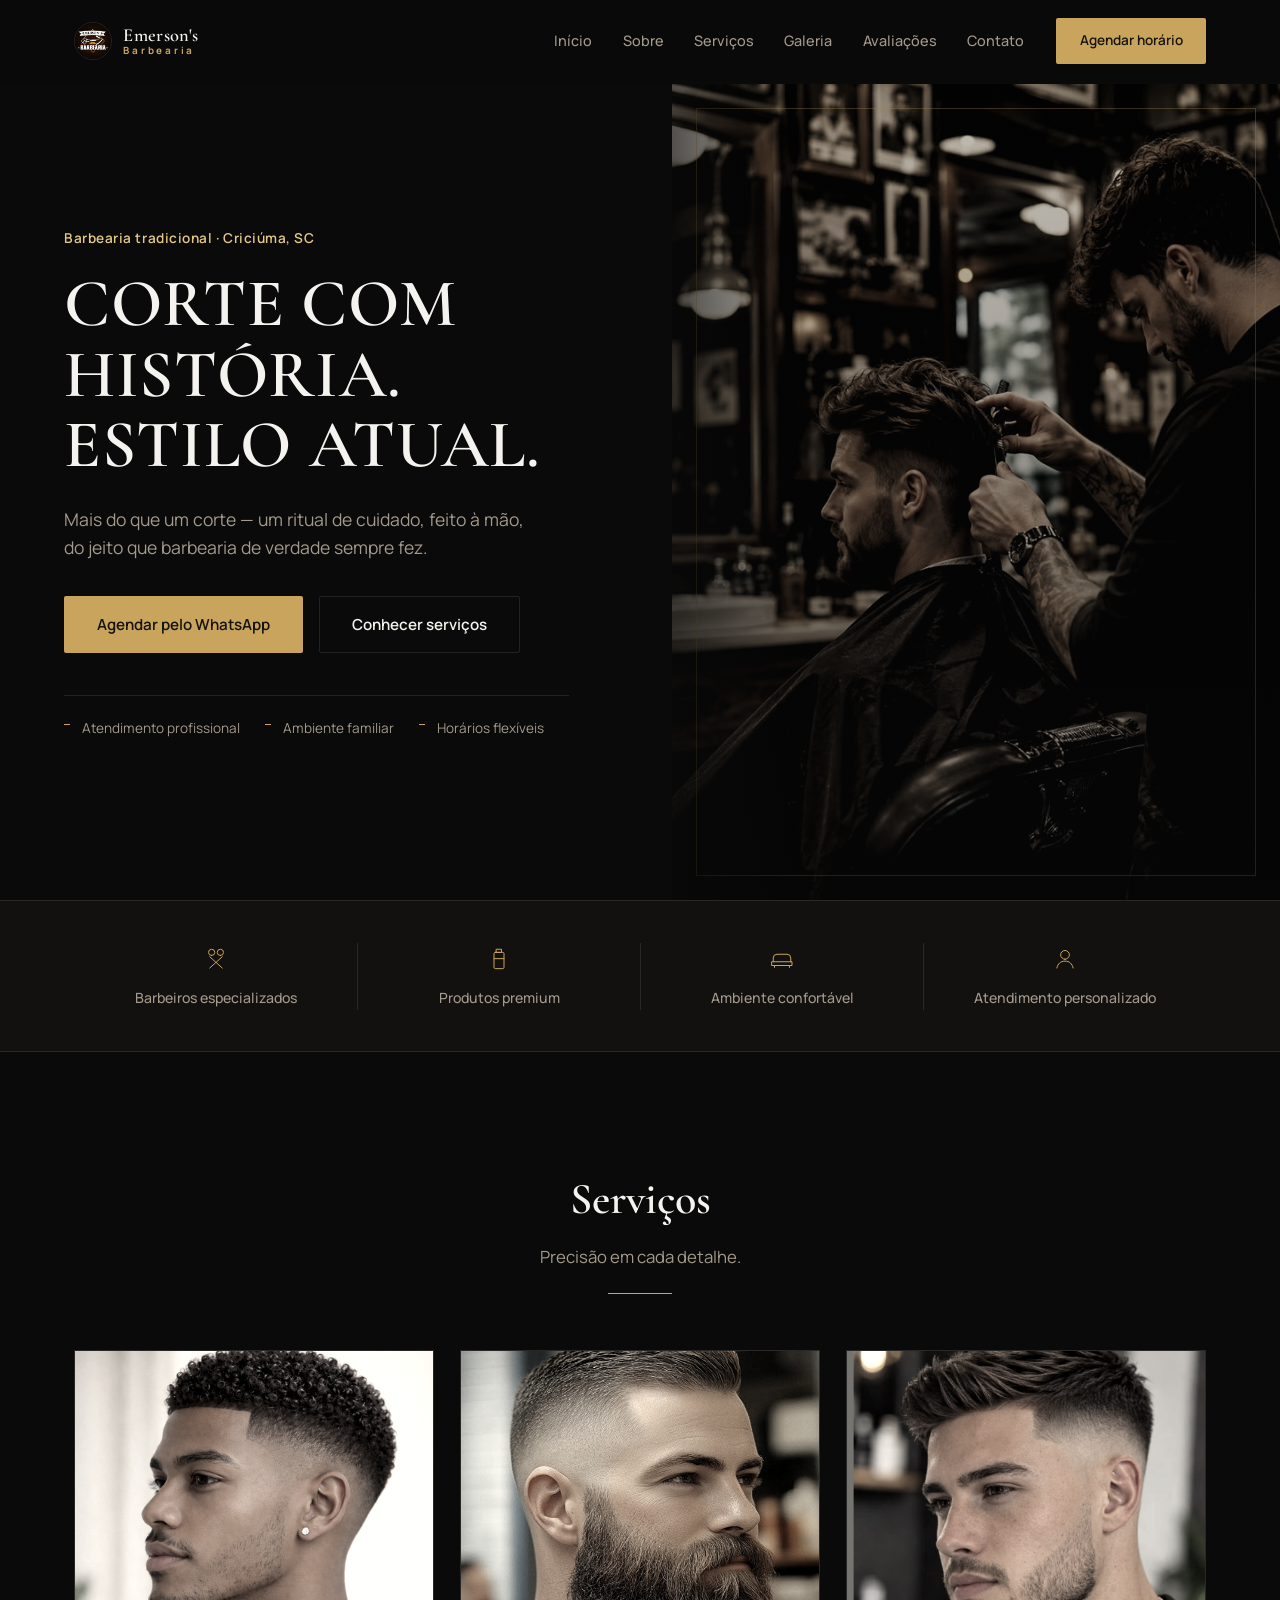
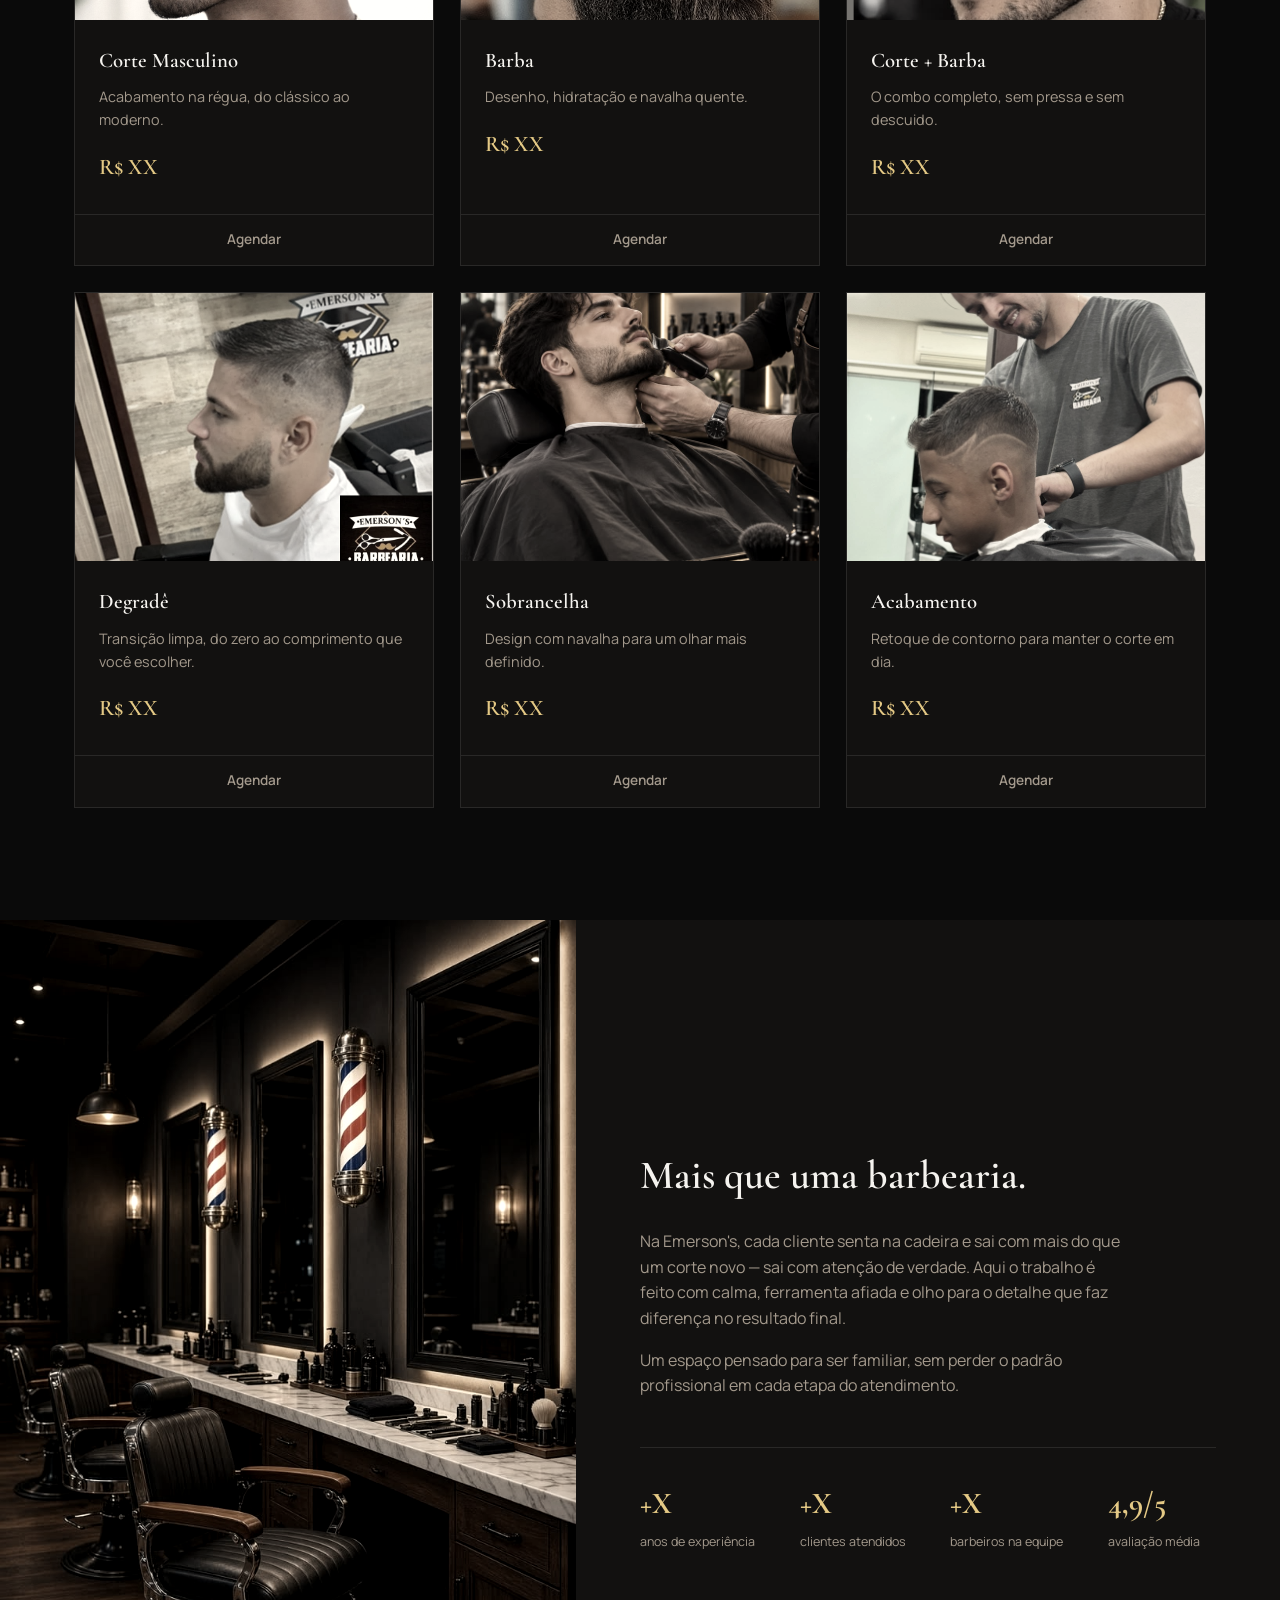
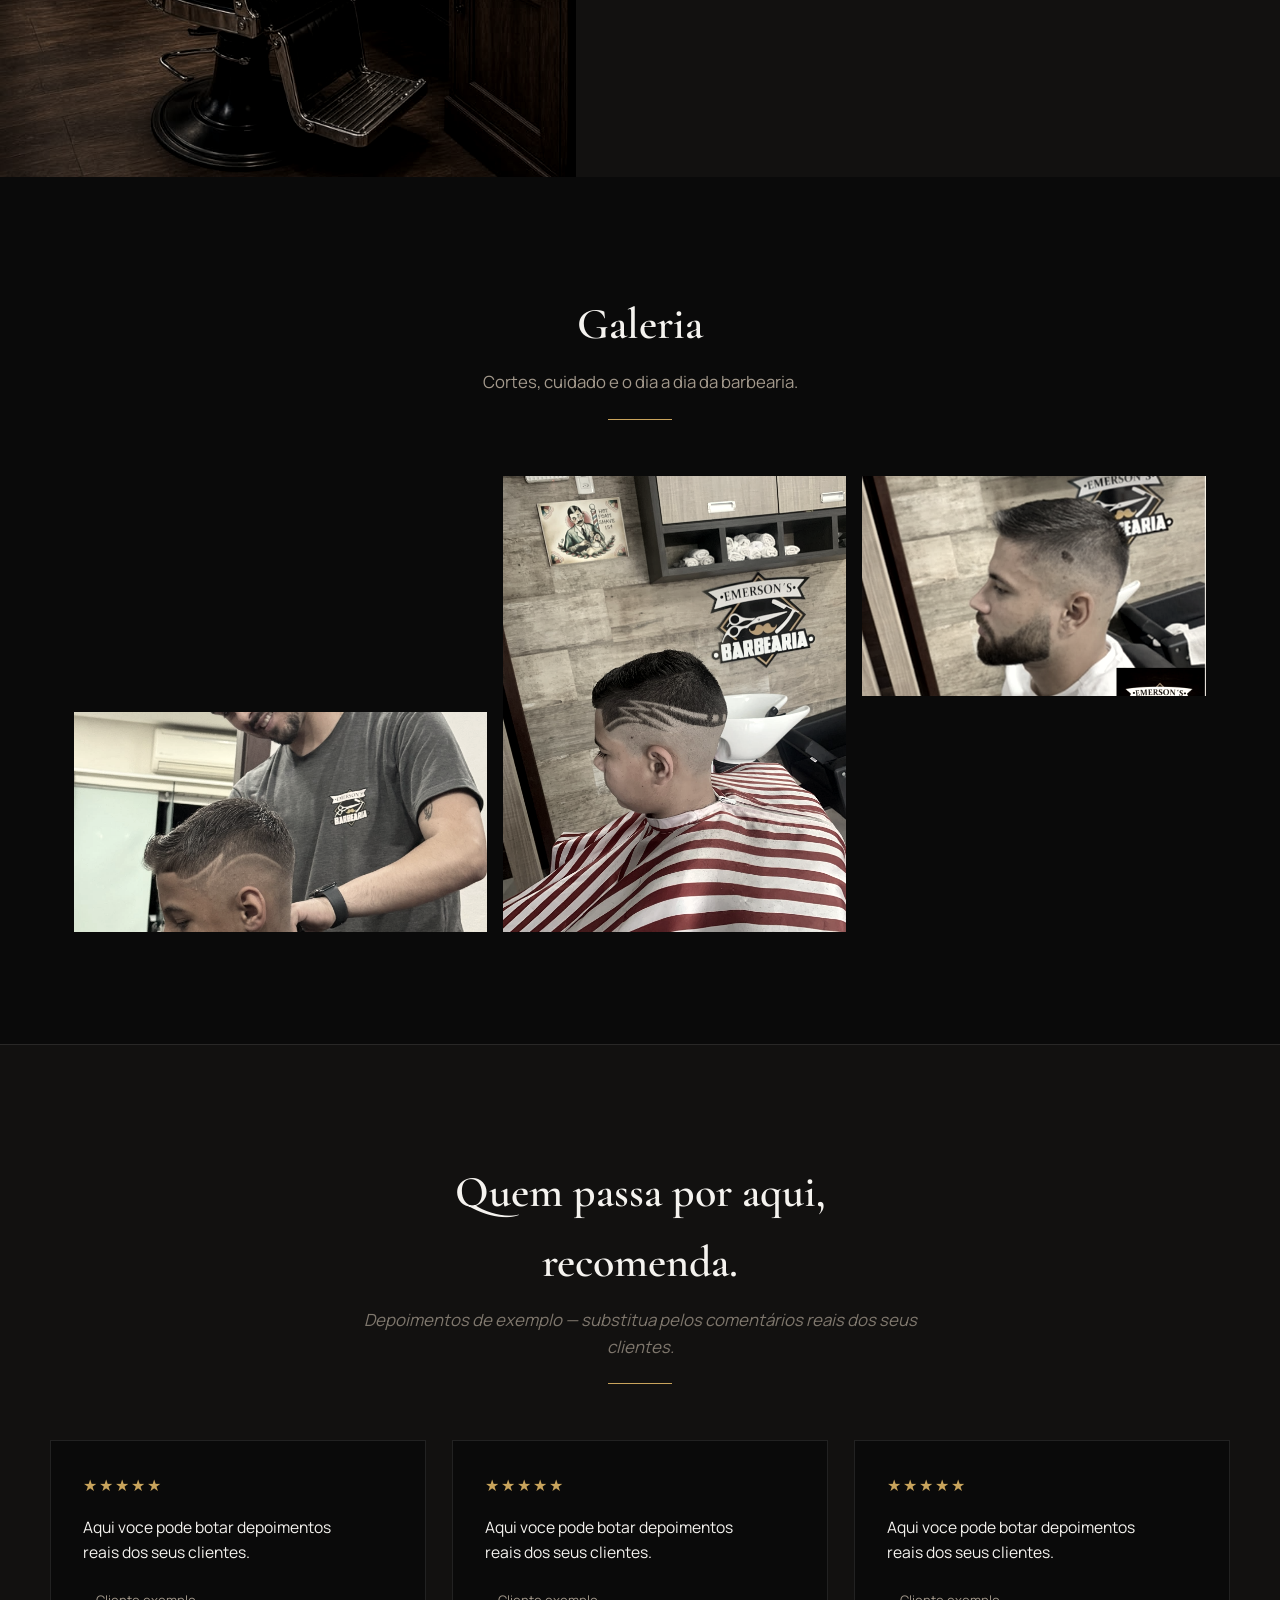
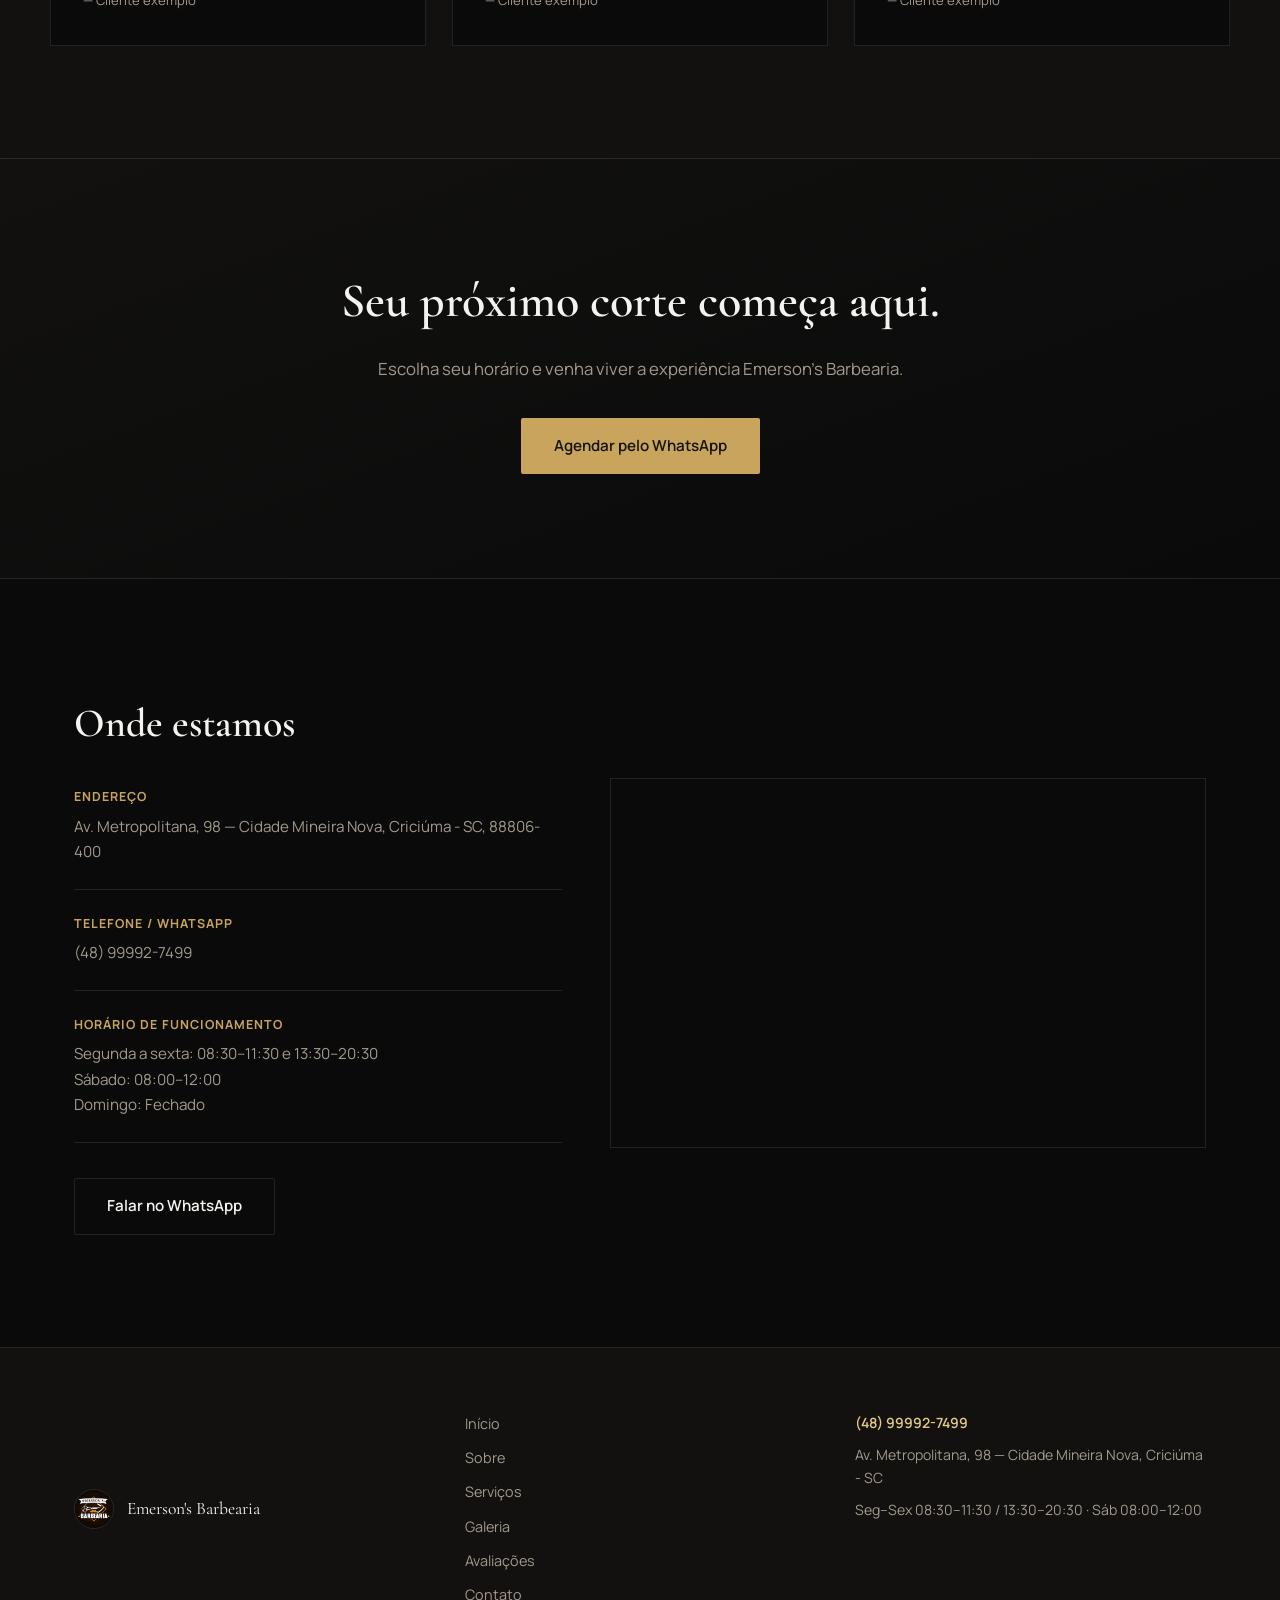
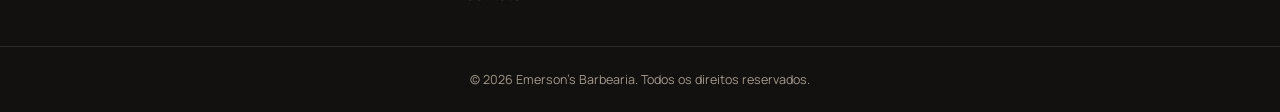
==== commit 3522ecdc: "modelo de site barber" ====
--- a/emersons-barbearia/index.html
+++ b/emersons-barbearia/index.html
@@ -59,7 +59,7 @@
   </div>
 
   <div class="hero-media" data-reveal>
-    <img src="images/hero-cliente.jpg" alt="Cliente atendido na Emerson's Barbearia" class="hero-photo">
+    <img src="./images/hero-image.jpg" alt="Cliente atendido na Emerson's Barbearia" class="hero-photo">
     <div class="hero-frame"></div>
   </div>
 </section>
@@ -165,7 +165,7 @@
 <!-- ============ SOBRE ============ -->
 <section class="about" id="sobre">
   <div class="about-media">
-    <img src="images/barbeiro-atendendo.jpg" alt="Barbeiro atendendo cliente na Emerson's Barbearia" class="about-photo">
+    <img src="./images/espaço-barber.jpg" alt="Barbeiro atendendo cliente na Emerson's Barbearia" class="about-photo">
   </div>
 
   <div class="about-content">
@@ -223,17 +223,17 @@
   <div class="reviews-grid">
     <article class="review-card">
       <div class="stars">★★★★★</div>
-      <p>"Corte impecável e o ambiente é super agradável. Já é minha barbearia de confiança."</p>
+      <p>Aqui voce pode botar depoimentos <br> reais dos seus clientes.</p>
       <span class="review-author">— Cliente exemplo</span>
     </article>
     <article class="review-card">
       <div class="stars">★★★★★</div>
-      <p>"Atenção aos detalhes e pontualidade. Saio sempre satisfeito com o resultado."</p>
+      <p>Aqui voce pode botar depoimentos <br> reais dos seus clientes.</p>
       <span class="review-author">— Cliente exemplo</span>
     </article>
     <article class="review-card">
       <div class="stars">★★★★★</div>
-      <p>"Ambiente familiar, bom papo e um degradê muito bem feito. Recomendo."</p>
+      <p>Aqui voce pode botar depoimentos <br> reais dos seus clientes.</p>
       <span class="review-author">— Cliente exemplo</span>
     </article>
   </div>
--- a/emersons-barbearia/style.css
+++ b/emersons-barbearia/style.css
@@ -391,7 +391,7 @@
 .service-photo--2 { background-image: url(./images/barba.jpg); background-position: center 30%; }
 .service-photo--3 { background-image: url(./images/cliente1.png); }
 .service-photo--4 { background-image: url(images/corte-degrade-desenho.jpg); background-position: center 70%; }
-.service-photo--5 { background-image: url(images/hero-cliente.jpg); background-position: center 60%; }
+.service-photo--5 { background-image: url(./images/brown.jpg); background-position: center 60%; }
 .service-photo--6 { background-image: url(images/barbeiro-atendendo.jpg); background-position: center 60%; }
 
 .service-body {
